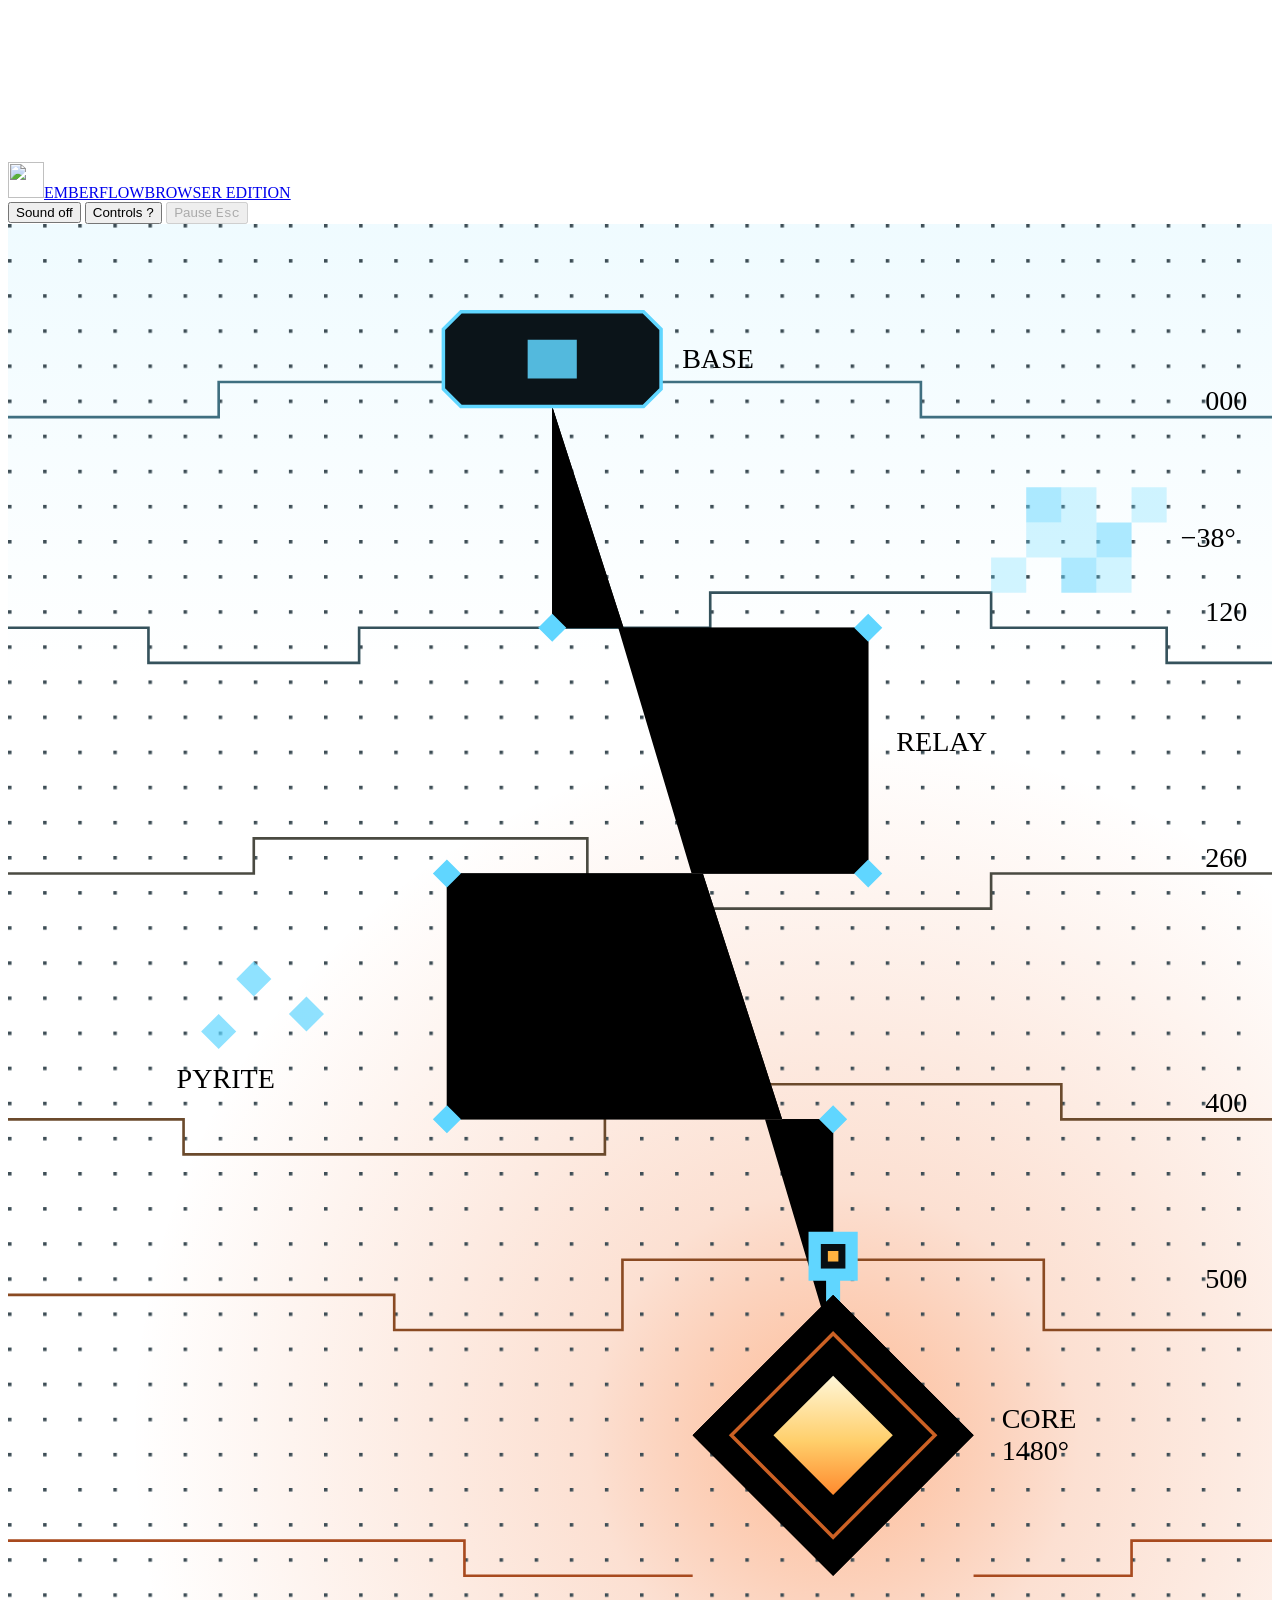
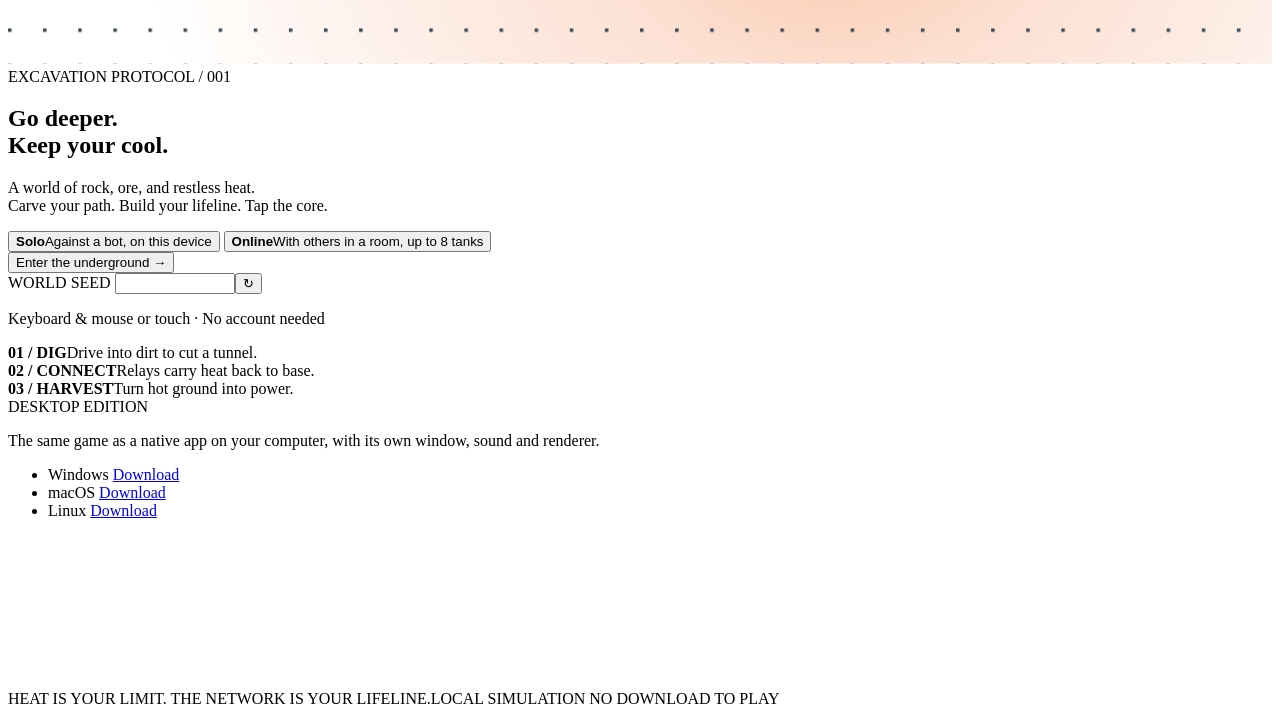
==== src/Emberward.Browser/wwwroot/index.html @ 767ebf3e "Merge ed38f4eb707e35f154a860aa4e099862e64a8882 into 0985c5d5431afbdae1928fdaca2b3ac307bd9736" ====
<!doctype html>
<html lang="en">
    <head>
        <meta charset="utf-8" />
        <meta
            name="viewport"
            content="width=device-width, initial-scale=1, viewport-fit=cover"
        />
        <meta name="theme-color" content="#0b1419" />
        <meta
            name="description"
            content="Dig deep. Build a cooling network. Tap the core. Play Emberflow in your browser or install it to play offline."
        />
        <link rel="manifest" href="./manifest.webmanifest" />
        <link rel="icon" href="./icon.svg" type="image/svg+xml" />
        <link rel="apple-touch-icon" href="./icons/icon-192.png" />
        <link rel="stylesheet" href="./style.css" />
        <title>Emberflow · Below the surface</title>
    </head>
    <body>
        <canvas
            id="game"
            tabindex="0"
            aria-label="Emberflow game. Use WASD or arrow keys to drive, mouse to aim, and Space or click to fire."
        ></canvas>
        <header>
            <a class="brand" href="./" aria-label="Emberflow home"
                ><img class="brand-mark" src="./icon.svg" width="36" height="36" alt="" />EMBERFLOW<span class="edition"
                    >BROWSER EDITION</span
                ></a
            >
            <nav aria-label="Game actions">
                <span id="offline" role="status" hidden></span>
                <button id="update" hidden title="A new version of the game is ready. This reloads the page.">Update ↻</button>
                <button id="install" hidden>Install game ↗</button>
                <button id="sound" aria-pressed="false">Sound off</button>
                <button id="help">Controls <kbd>?</kbd></button>
                <button id="pause" disabled>Pause <kbd>Esc</kbd></button>
            </nav>
        </header>
        <main>
            <section id="welcome" class="landing">
                <!-- The dig, as a section through the ground: base, tunnel, relay line, tank and the core. Decoration only. -->
                <div class="landing-art" aria-hidden="true">
                    <svg viewBox="0 0 720 820" preserveAspectRatio="xMaxYMid meet">
                        <defs>
                            <pattern id="art-grid" width="20" height="20" patternUnits="userSpaceOnUse">
                                <rect width="2" height="2" fill="#3d4d55" />
                            </pattern>
                            <radialGradient id="art-glow" gradientUnits="userSpaceOnUse" cx="470" cy="690" r="400">
                                <stop offset="0" stop-color="#ff7a2e" stop-opacity="0.5" />
                                <stop offset="0.35" stop-color="#f0641e" stop-opacity="0.2" />
                                <stop offset="1" stop-color="#f0641e" stop-opacity="0" />
                            </radialGradient>
                            <linearGradient id="art-core" x1="0" y1="0" x2="0" y2="1">
                                <stop offset="0" stop-color="#fff6d8" />
                                <stop offset="0.55" stop-color="#ffcf6b" />
                                <stop offset="1" stop-color="#ff8a2e" />
                            </linearGradient>
                            <linearGradient id="art-cold" x1="0" y1="0" x2="0" y2="1">
                                <stop offset="0" stop-color="#60d6ff" stop-opacity="0.1" />
                                <stop offset="1" stop-color="#60d6ff" stop-opacity="0" />
                            </linearGradient>
                        </defs>
                        <rect width="720" height="260" fill="url(#art-cold)" />
                        <rect width="720" height="820" fill="url(#art-glow)" />
                        <rect width="720" height="820" fill="url(#art-grid)" />
                        <g class="art-strata" fill="none" stroke-width="1.5">
                            <path stroke="#3f6f80" d="M0 110H120V90H520V110H720" />
                            <path stroke="#35525c" d="M0 230H80V250H200V230H400V210H560V230H660V250H720" />
                            <path stroke="#4a4a41" d="M0 370H140V350H330V390H560V370H720" />
                            <path stroke="#6b4a2c" d="M0 510H100V530H340V490H600V510H720" />
                            <path stroke="#8a4a22" d="M0 610H220V630H350V590H590V630H720" />
                            <path stroke="#a84a1e" d="M0 750H260V770H390M550 770H640V750H720" />
                        </g>
                        <!-- Cold pocket and pyrite, as terrain cells. -->
                        <g fill="#60d6ff">
                            <path opacity="0.5" d="M580 150h20v20h-20zM620 170h20v20h-20zM600 190h20v20h-20z" />
                            <path opacity="0.28" d="M600 150h20v20h-20zM580 170h40v20h-40zM620 190h20v20h-20zM640 150h20v20h-20zM560 190h20v20h-20z" />
                            <path opacity="0.7" d="M130 430l10 -10 10 10 -10 10zM160 450l10 -10 10 10 -10 10zM110 460l10 -10 10 10 -10 10z" />
                        </g>
                        <!-- The tunnel from the base to the dig face, and the relay line laid along it. -->
                        <g class="art-dig">
                        <path class="art-tunnel" d="M310 104V230H490V370H250V510H470V600" />
                        <path class="art-relay" d="M310 104V230H490V370H250V510H470V600" />
                        <path class="art-heat" d="M470 640V510H250V370H490V230H310V104" />
                        <path fill="#60d6ff" d="M310 222l8 8 -8 8 -8 -8zM490 222l8 8 -8 8 -8 -8zM490 362l8 8 -8 8 -8 -8zM250 362l8 8 -8 8 -8 -8zM250 502l8 8 -8 8 -8 -8zM470 502l8 8 -8 8 -8 -8z" />
                        <!-- Base. -->
                        <path fill="#0b1419" stroke="#60d6ff" stroke-width="2" d="M258 50H362L372 60V94L362 104H258L248 94V60Z" />
                        <path fill="#60d6ff" d="M296 66H324V88H296Z" opacity="0.85" />
                        <!-- Tank at the dig face. -->
                        <path fill="#60d6ff" d="M456 574H484V602H456ZM466 602H474V614H466Z" />
                        <path fill="#080f13" d="M463 581H477V595H463Z" />
                        <path fill="#ffb240" d="M467 585H473V591H467Z" />
                        </g>
                        <!-- The core. -->
                        <g class="art-core">
                            <path class="art-ring" d="M470 610L550 690 470 770 390 690Z" />
                            <path class="art-ring" d="M470 610L550 690 470 770 390 690Z" />
                            <path class="art-ring" d="M470 610L550 690 470 770 390 690Z" />
                            <path fill="none" stroke="#ff7a2e" stroke-width="2" opacity="0.8" d="M470 632L528 690 470 748 412 690Z" />
                            <path class="art-ember" fill="url(#art-core)" d="M470 656L504 690 470 724 436 690Z" />
                        </g>
                        <g class="art-labels">
                            <text x="384" y="82">BASE</text>
                            <text x="506" y="300">RELAY</text>
                            <text x="668" y="184" class="cold">&#8722;38&#176;</text>
                            <text x="96" y="492" class="cold">PYRITE</text>
                            <text x="566" y="686" class="hot">CORE</text>
                            <text x="566" y="704" class="hot">1480&#176;</text>
                            <text x="706" y="106" text-anchor="end">000</text>
                            <text x="706" y="226" text-anchor="end">120</text>
                            <text x="706" y="366" text-anchor="end">260</text>
                            <text x="706" y="506" text-anchor="end">400</text>
                            <text x="706" y="606" text-anchor="end">500</text>
                        </g>
                    </svg>
                </div>
                <div class="eyebrow"><i></i> EXCAVATION PROTOCOL / 001</div>
                <h1>Go deeper.<br />Keep your cool.</h1>
                <p class="intro">
                    A world of rock, ore, and restless heat.<br />Carve your
                    path. Build your lifeline. Tap the core.
                </p>
                <div class="modes" role="tablist" aria-label="How to play">
                    <button
                        id="mode-solo"
                        role="tab"
                        aria-selected="true"
                        aria-controls="solo"
                    >
                        <b>Solo</b><span>Against a bot, on this device</span>
                    </button>
                    <button
                        id="mode-online"
                        role="tab"
                        aria-selected="false"
                        aria-controls="online"
                        tabindex="-1"
                    >
                        <b>Online</b
                        ><span>With others in a room, up to 8 tanks</span>
                    </button>
                </div>
                <div
                    id="solo"
                    class="mode-panel"
                    role="tabpanel"
                    aria-labelledby="mode-solo"
                >
                    <div class="start-row">
                        <button id="start" class="primary">
                            Enter the underground <span>→</span>
                        </button>
                    </div>
                    <label class="seed-label"
                        >WORLD SEED
                        <input
                            id="seed"
                            type="number"
                            min="-2147483648"
                            max="2147483647"
                            step="1"
                            aria-label="World seed"
                        /><button
                            id="randomize"
                            aria-label="Choose a random world seed"
                        >
                            ↻
                        </button></label
                    >
                </div>
                <div
                    id="online"
                    class="mode-panel online"
                    role="tabpanel"
                    aria-labelledby="mode-online"
                    hidden
                >
                    <form id="online-form" class="online-form">
                        <label
                            >NAME
                            <input
                                id="net-name"
                                maxlength="64"
                                autocomplete="nickname"
                                required
                        /></label>
                        <label
                            >ROOM
                            <input id="net-room" maxlength="64" required
                        /></label>
                        <label
                            >TANKS
                            <select id="net-players">
                                <option>2</option>
                                <option>3</option>
                                <option selected>4</option>
                                <option>5</option>
                                <option>6</option>
                                <option>7</option>
                                <option>8</option>
                            </select></label
                        >
                        <button id="join" class="primary" type="submit">
                            Join room <span>→</span>
                        </button>
                    </form>
                    <p class="muted">
                        The first player into a room opens it with their seed
                        and tank count; bots take the slots nobody joins. Come
                        back under the same name to rejoin a match.
                    </p>
                </div>
                <div
                    id="load-bar"
                    class="load-bar"
                    role="progressbar"
                    aria-label="Loading"
                    aria-valuemin="0"
                    aria-valuemax="100"
                    hidden
                ><i></i></div>
                <p id="loading" class="muted" role="status" aria-live="polite">
                    Keyboard & mouse or touch · No account needed
                </p>
                <div class="landing-notes">
                    <div>
                        <b>01 / DIG</b
                        ><span>Drive into dirt to cut a tunnel.</span>
                    </div>
                    <div>
                        <b>02 / CONNECT</b
                        ><span>Relays carry heat back to base.</span>
                    </div>
                    <div>
                        <b>03 / HARVEST</b
                        ><span>Turn hot ground into power.</span>
                    </div>
                </div>
                <!-- The desktop builds (downloads.js). To publish one, replace a row's status span with
                     <a class="download-link" href="URL">Download</a>; visitors on that platform see its row alone, with
                     a button for the others. macOS has one build for Apple silicon and Intel. -->
                <section id="downloads" class="downloads" aria-labelledby="downloads-title">
                    <div id="downloads-title" class="eyebrow"><i></i> DESKTOP EDITION</div>
                    <p id="downloads-lead" class="muted">
                        The same game as a native app on your computer, with its own window, sound and renderer.
                    </p>
                    <ul class="download-list">
                        <li data-os="windows">
                            <span class="download-os">Windows</span>
                            <a class="download-link" href="https://github.com/DeirhX/Emberward/releases/latest/download/emberward-windows-x64.zip">Download</a>
                        </li>
                        <li data-os="macos">
                            <span class="download-os">macOS</span>
                            <a class="download-link" href="https://github.com/DeirhX/Emberward/releases/latest/download/emberward-macos-arm64.zip">Download</a>
                        </li>
                        <li data-os="linux">
                            <span class="download-os">Linux</span>
                            <a class="download-link" href="https://github.com/DeirhX/Emberward/releases/latest/download/emberward-linux-x64.tar.gz">Download</a>
                        </li>
                    </ul>
                </section>
            </section>
            <div id="guide" hidden>
                <aside id="mission" class="plate" aria-label="Next step">
                    <div class="eyebrow mission-head">
                        <span id="mission-label">SECTOR OBJECTIVE</span
                        ><button id="tutorial-toggle" class="text-button" hidden>
                            Hide <kbd>F2</kbd>
                        </button>
                    </div>
                    <h2 id="mission-title">Tap the hot core</h2>
                    <p id="guidance">
                        Leave your base through one of its gates. Drive into
                        dirt to dig.
                    </p>
                    <div id="tutorial-progress" hidden>
                        <meter
                            id="tutorial-meter"
                            min="0"
                            max="1"
                            value="0"
                            aria-label="Step progress"
                        ></meter
                        ><span id="tutorial-progress-text"></span>
                    </div>
                    <div id="goal" class="muted"></div>
                </aside>
                <div id="toasts" role="log" aria-live="polite"></div>
            </div>
            <div id="hit" hidden aria-hidden="true"><i id="hit-wedge"></i></div>
            <div id="warning" class="plate" role="alert" hidden>
                <strong id="warning-title"></strong
                ><span id="warning-detail"></span>
            </div>
            <div id="notice" role="status" aria-live="polite"></div>
            <!-- A network match (net.js): who is in the room before the start, then what holds the match. -->
            <section id="lobby" class="plate" hidden aria-label="Network lobby">
                <div class="eyebrow">
                    NETWORK MATCH · ROOM <span id="lobby-room"></span>
                </div>
                <ol id="lobby-roster"></ol>
                <p id="lobby-name" class="tone-Good"></p>
                <p id="lobby-hint"></p>
                <div class="menu-actions">
                    <button id="lobby-start" class="primary" hidden>
                        Start match <kbd>Enter</kbd></button
                    ><button id="lobby-leave">Leave room</button>
                </div>
            </section>
            <div id="net-status" class="plate" role="status" hidden></div>
            <div id="net-latency" hidden></div>
            <div id="death" hidden></div>
            <button id="recall" class="plate" hidden><span id="recall-text">Drop cargo and respawn</span> <kbd>X</kbd></button>
            <section id="hud" hidden aria-label="Tank status">
                <div class="plate tank-status">
                    <div class="eyebrow">
                        REACTOR / <span id="network">DOCKED</span>
                    </div>
                    <div class="heat-value">
                        <i class="orb" aria-hidden="true"></i
                        ><strong id="temperature">0°</strong>
                    </div>
                    <meter
                        id="heat"
                        min="0"
                        max="1"
                        value="0"
                        aria-label="Tank temperature, from deep frost to overheating"
                    ></meter>
                    <div class="meter-label">
                        <span>HULL</span><span id="shield-text">100%</span>
                    </div>
                    <meter
                        id="shield"
                        min="0"
                        max="1"
                        value="1"
                        aria-label="Hull"
                    ></meter>
                    <div id="position" class="muted"></div>
                </div>
                <div class="plate build-status">
                    <div class="eyebrow">
                        MATERIALS
                        <span class="hold-window" aria-hidden="true"><span id="ore-pile" hidden></span></span>
                        <span id="ore"></span>
                    </div>
                    <div id="builds" class="builds"></div>
                    <div id="hint" class="tone-Dim">
                        Build a machine, carry it, then press its key again to
                        plant.
                    </div>
                    <div id="power" class="muted"></div>
                    <div id="network-power" hidden></div>
                    <button
                        id="thermal"
                        class="text-button key-row"
                        aria-pressed="false"
                    >
                        <kbd>H</kbd> heat view
                    </button>
                </div>
            </section>
            <details
                id="upgrades"
                class="plate"
                hidden
                open
                aria-label="Base upgrades"
            >
                <summary class="eyebrow">DOCKED / UPGRADES</summary>
                <div id="upgrade-list"></div>
            </details>
            <!-- The machine next to the tank: its upgrade paths (F, or tap the lit machine). renderer.js places it. -->
            <section id="machine-upgrade" class="plate" hidden aria-label="Machine upgrade">
                <div class="eyebrow">
                    <span id="machine-upgrade-title"></span>
                    <button id="machine-upgrade-close" aria-label="Close the machine upgrade panel"><kbd>F</kbd></button>
                </div>
                <div id="machine-upgrade-list"></div>
                <p id="machine-upgrade-foot"></p>
                <p id="machine-upgrade-refusal" class="tone-Bad" hidden></p>
            </section>
            <!-- The desktop's art strip (strip.js), on wide screens with a mouse. -->
            <canvas id="strip-left" class="strip" aria-hidden="true"></canvas>
            <canvas id="strip-right" class="strip" aria-hidden="true"></canvas>
            <div id="touch" hidden aria-label="Touch controls">
                <div class="dpad">
                    <button data-move="0,-1" aria-label="Drive north">↑</button
                    ><button data-move="-1,0" aria-label="Drive west">←</button
                    ><button data-move="0,1" aria-label="Drive south">↓</button
                    ><button data-move="1,0" aria-label="Drive east">→</button>
                </div>
                <button id="fire">FIRE</button>
            </div>
        </main>
        <footer id="footer">
            <span>HEAT IS YOUR LIMIT. THE NETWORK IS YOUR LIFELINE.</span
            ><span id="version" hidden></span
            ><span>LOCAL SIMULATION <i></i> NO DOWNLOAD TO PLAY</span>
        </footer>
        <dialog id="menu">
            <form method="dialog">
                <button class="close" aria-label="Close menu">×</button>
            </form>
            <div class="eyebrow">FIELD MANUAL</div>
            <h2 id="menu-title">Take a breather.</h2>
            <p id="menu-pause-note">
                The game pauses when this menu opens or you leave the page.
            </p>
            <dl>
                <dt><kbd>W A S D</kbd> / arrows</dt>
                <dd>Drive & dig. Fire while driving to torch rock.</dd>
                <dt>Mouse / touch</dt>
                <dd>Aim. Click, hold Space, or press FIRE to shoot.</dd>
                <dt><kbd>E</kbd> <kbd>R</kbd></dt>
                <dd>
                    Build a relay or a harvester. Press again outside base to
                    plant.
                </dd>
                <dt><kbd>Y</kbd></dt>
                <dd>Build and plant a local generator near hot ground.</dd>
                <dt><kbd>U</kbd></dt>
                <dd>
                    Build a turret and plant it in your network's
                    coverage: it fires at enemy tanks in range.
                </dd>
                <dt><kbd>T</kbd></dt>
                <dd>
                    Build a gatling and plant it in your network's
                    coverage: it sprays emberites in range, the defence
                    against a woken nest.
                </dd>
                <dt><kbd>1</kbd> – <kbd>7</kbd></dt>
                <dd>Buy upgrades while docked at your base.</dd>
                <dt><kbd>F</kbd>, then <kbd>1</kbd> – <kbd>3</kbd></dt>
                <dd>
                    Beside one of your relays, turrets or gatlings:
                    open its upgrade panel and buy Tap, Sensor or Conduit (relay),
                    Rapid or Long (turret) or Spin or Scope (gatling) from the
                    base ore store. On touch, tap the lit machine.
                </dd>
                <dt><kbd>H</kbd></dt>
                <dd>Heat view: the ground by its heat. Enemy tunnels glow hot.</dd>
                <dt><kbd>G</kbd></dt>
                <dd>
                    Charge labels over machines: charge, capacity and flow a
                    second.
                </dd>
                <dt><kbd>F2</kbd></dt>
                <dd>Show or hide the tutorial.</dd>
                <dt><kbd>P</kbd></dt>
                <dd>Online: pause the match for everyone, or resume it.</dd>
                <dt>Menu</dt>
                <dd>Online, host: close the match to new players, or open it again.</dd>
                <dt><kbd>+</kbd> / <kbd>−</kbd> / wheel</dt>
                <dd>Zoom. Return to base to cool, repair, and unload ore.</dd>
            </dl>
            <p class="muted">
                Mine gold pyrite for building materials. Relays cool the
                ground and make power, which runs harvesters in their coverage.
                Extend linked relays to the core and hold the required power
                output to win.
            </p>
            <p id="install-hint" class="muted">
                Install from your browser’s menu, or use Add to Home Screen on
                iPhone/iPad. Your current match stays in memory while the app is
                open; new launches start a new match.
            </p>
            <div class="menu-actions">
                <button id="newcomers" hidden>Close to new players</button
                ><button id="resume" class="primary">Back to game →</button
                ><button id="restart">New world</button>
            </div>
            <p id="session-seed" class="muted"></p>
        </dialog>
        <script src="./threads.js"></script>
        <script type="module" src="./main.js"></script>
        <script type="module">
            import { detectPlatform, offerDownloads } from "./downloads.js";
            offerDownloads(document, detectPlatform(navigator));
        </script>
    </body>
</html>
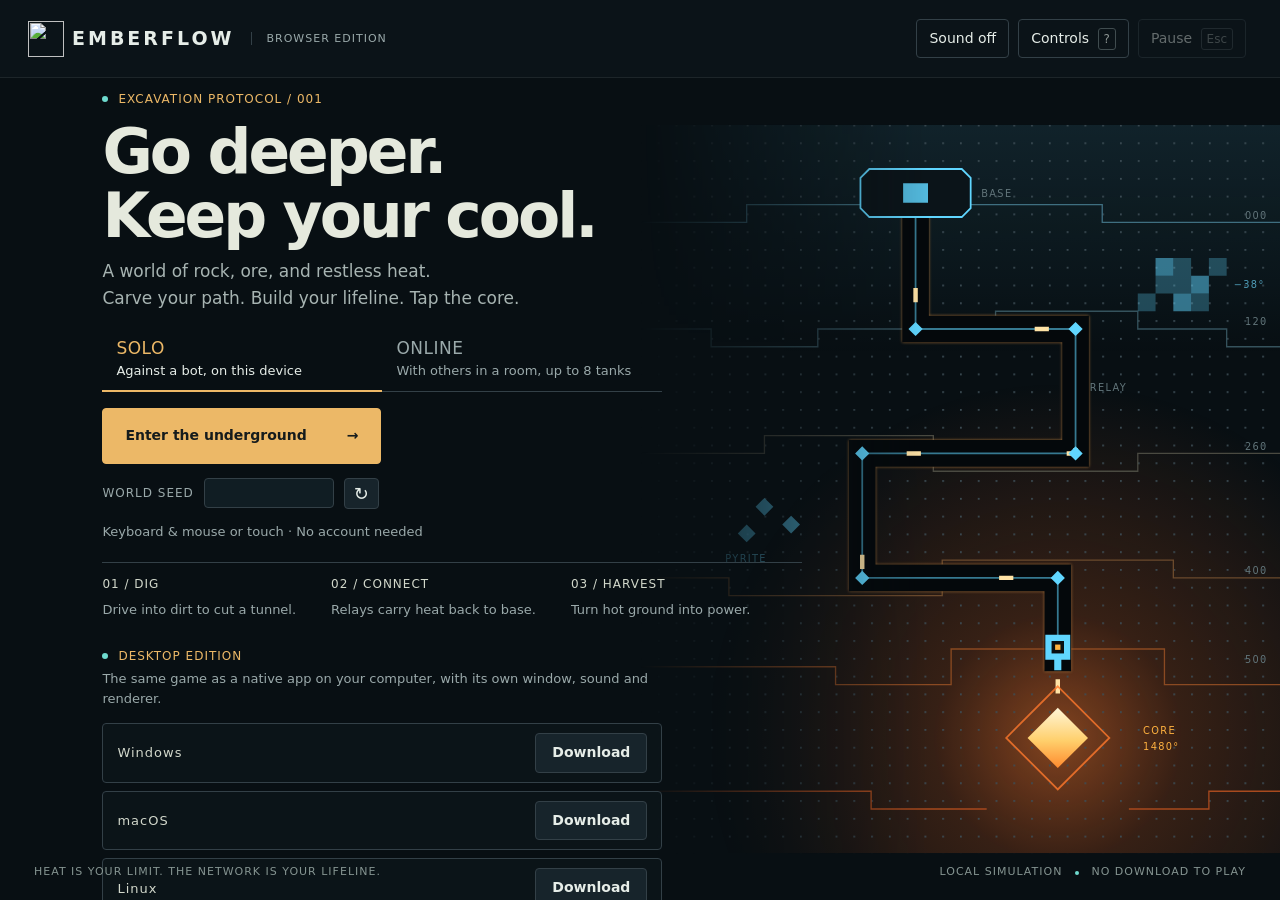
==== commit e2fb4fa4: "Merge pull request #99 from DeirhX/feat/tank-shield-hull Split the tank's life into a regenerating s" ====
--- a/src/Emberward.Browser/wwwroot/index.html
+++ b/src/Emberward.Browser/wwwroot/index.html
@@ -330,10 +330,10 @@
                         aria-label="Tank temperature, from deep frost to overheating"
                     ></meter>
                     <div class="meter-label">
-                        <span>HULL</span><span id="shield-text">100%</span>
+                        <span>HULL</span><span id="hull-text">100%</span>
                     </div>
                     <meter
-                        id="shield"
+                        id="hull"
                         min="0"
                         max="1"
                         value="1"
--- a/src/Emberward.Browser/wwwroot/style.css
+++ b/src/Emberward.Browser/wwwroot/style.css
@@ -0,0 +1,1729 @@
+/* The desktop HUD's font (copied in by tools/browser/publish.py). */
+@font-face {
+    font-family: "Chakra Petch";
+    src: url("./fonts/ChakraPetch-Medium.ttf") format("truetype");
+    font-weight: 500;
+    font-display: swap;
+}
+:root {
+    color-scheme: dark;
+    /* The desktop HUD's palette (HudTheme): plates, frame, titles and status colours. */
+    --hud-font: "Chakra Petch", system-ui, sans-serif;
+    --hud-plate-top: #1e2024f0;
+    --hud-plate: #0d0e10f4;
+    --hud-bronze: #7a562c;
+    --hud-amber: #ffb240;
+    --hud-teal: #60d6ff;
+    --hud-text: #eae4d8;
+    --hud-dim: #9e968a;
+    --hud-good: #76e680;
+    --hud-warn: #ffc640;
+    --hud-danger: #ff5642;
+    --bg: #080f13;
+    --line: #334047;
+    --ink: #e6ede8;
+    --muted: #9aa9aa;
+    --amber: #ecb867;
+    --cyan: #6edace;
+}
+* {
+    box-sizing: border-box;
+}
+[hidden] {
+    display: none !important;
+}
+body {
+    margin: 0;
+    background: var(--bg);
+    color: var(--ink);
+    font:
+        14px/1.55 system-ui,
+        sans-serif;
+    overflow: hidden;
+    height: 100dvh;
+}
+button,
+a,
+input {
+    -webkit-tap-highlight-color: transparent;
+}
+button,
+input {
+    font: inherit;
+}
+button {
+    cursor: pointer;
+    color: var(--ink);
+    background: #17242b;
+    border: 1px solid var(--line);
+    border-radius: 4px;
+    padding: 10px 15px;
+    touch-action: manipulation;
+}
+button:hover {
+    background: #24343c;
+    border-color: #798a8b;
+}
+button:disabled {
+    cursor: default;
+    opacity: 0.4;
+}
+button:focus-visible,
+a:focus-visible,
+input:focus-visible,
+canvas:focus-visible {
+    outline: 2px solid var(--amber);
+    outline-offset: 4px;
+}
+button.primary {
+    background: var(--amber);
+    color: #151b1c;
+    border-color: var(--amber);
+    font-weight: 700;
+    padding: 16px 22px;
+}
+button.primary:hover {
+    background: #ffd38d;
+}
+kbd {
+    font: 12px var(--hud-font);
+    border: 1px solid #5d6b6d;
+    border-radius: 3px;
+    padding: 3px 5px;
+    margin-left: 4px;
+    color: #ced6d1;
+}
+button kbd {
+    opacity: 0.65;
+}
+.primary kbd {
+    color: #241603;
+    border-color: #24160380;
+}
+header {
+    height: 78px;
+    display: flex;
+    align-items: center;
+    justify-content: space-between;
+    padding: 0 34px;
+    position: relative;
+    z-index: 2;
+    border-bottom: 1px solid #ffffff13;
+    background: #0b1419e8;
+    gap: 12px;
+}
+nav {
+    display: flex;
+    align-items: center;
+    gap: 9px;
+}
+nav button {
+    background: transparent;
+    font-size: 14px;
+    padding: 8px 12px;
+}
+.brand {
+    color: var(--ink);
+    font-size: 19px;
+    font-weight: 800;
+    letter-spacing: 3px;
+    text-decoration: none;
+    display: flex;
+    align-items: center;
+    gap: 12px;
+    white-space: nowrap;
+}
+/* The emblem (icon.svg); its plate is the header's colour. */
+.brand-mark {
+    width: 36px;
+    height: 36px;
+    margin: 0 -4px 0 -6px;
+}
+.edition {
+    font: 11px var(--hud-font);
+    letter-spacing: 1px;
+    color: var(--muted);
+    border-left: 1px solid var(--line);
+    padding-left: 15px;
+    margin-left: 4px;
+}
+nav #update {
+    border-color: var(--cyan);
+    color: var(--cyan);
+}
+#offline {
+    font: 12px var(--hud-font);
+    letter-spacing: 1px;
+    color: var(--cyan);
+    margin-right: 10px;
+}
+canvas {
+    position: absolute;
+    inset: 78px 0 0;
+    width: 100%;
+    height: calc(100% - 78px);
+    touch-action: none;
+    outline: none;
+}
+body.playing canvas {
+    cursor: crosshair;
+}
+/* A hit shakes the view: renderer.js draws a crosshair that shakes with it instead. */
+body.playing.aim-shaken canvas {
+    cursor: none;
+}
+main {
+    position: relative;
+    height: calc(100dvh - 78px);
+    pointer-events: none;
+}
+main button,
+main input,
+main label {
+    pointer-events: auto;
+}
+/* The welcome screen: centred in the space under the header while it fits, and scrolled from its top when it does
+   not (a phone, a short window, the room form open). Auto margins centre it and drop to nothing when it is taller
+   than the window, so its top never slides under the header. The match's plates stay positioned over the canvas. */
+body:not(.playing) main {
+    display: flex;
+    flex-direction: column;
+    overflow-y: auto;
+    pointer-events: auto;
+}
+.landing {
+    position: relative;
+    /* Its own stacking context, so that the art sits behind the text and above the canvas. */
+    isolation: isolate;
+    margin: auto 0 auto 8%;
+    /* Below it, room for the footer's line, which stays at the bottom of the window. */
+    padding: 24px 0 64px;
+    width: 700px;
+    max-width: 84vw;
+}
+/*
+ * Behind the welcome screen: the dig as a section through the ground, in the HUD's line style. It fills the window
+ * under the header (covering the canvas until a match starts), holds to the right and fades out under the text.
+ */
+.landing-art {
+    position: fixed;
+    inset: 78px 0 0;
+    z-index: -1;
+    pointer-events: none;
+    overflow: hidden;
+    background: var(--bg);
+}
+.landing-art svg {
+    position: absolute;
+    right: 0;
+    top: 50%;
+    transform: translateY(-50%);
+    /* As tall as the space under the header, unless that makes it wider than its share of the window. */
+    width: min(50vw, (100dvh - 78px) * 0.878);
+    aspect-ratio: 720 / 820;
+    -webkit-mask: linear-gradient(90deg, #0000, #000 45%);
+    mask: linear-gradient(90deg, #0000, #000 45%);
+}
+.art-tunnel {
+    fill: none;
+    stroke: #04080b;
+    stroke-width: 30;
+    stroke-linecap: square;
+    paint-order: stroke;
+    filter: drop-shadow(0 0 1.5px #a5713a);
+}
+.art-relay {
+    fill: none;
+    stroke: var(--hud-teal);
+    stroke-width: 2;
+    opacity: 0.55;
+}
+.art-heat {
+    fill: none;
+    stroke: #ffe3a6;
+    stroke-width: 5;
+    stroke-dasharray: 16 164;
+    animation: art-flow 2.4s linear infinite;
+}
+.art-ring {
+    fill: none;
+    stroke: #ff7a2e;
+    stroke-width: 2;
+    transform-box: fill-box;
+    transform-origin: center;
+    opacity: 0;
+    animation: art-ring 4.8s linear infinite;
+}
+.art-ring:nth-child(2) {
+    animation-delay: -1.6s;
+}
+.art-ring:nth-child(3) {
+    animation-delay: -3.2s;
+}
+.art-ember {
+    transform-box: fill-box;
+    transform-origin: center;
+    animation: art-ember 2.4s ease-in-out infinite;
+}
+.art-labels {
+    font: 11px var(--hud-font);
+    letter-spacing: 1.5px;
+    fill: #62757a;
+}
+.art-labels .cold {
+    fill: #4f9db8;
+}
+.art-labels .hot {
+    fill: var(--hud-amber);
+}
+@keyframes art-flow {
+    to {
+        stroke-dashoffset: -180;
+    }
+}
+@keyframes art-ring {
+    0% {
+        transform: scale(0.75);
+        opacity: 0.7;
+    }
+    100% {
+        transform: scale(2.6);
+        opacity: 0;
+    }
+}
+@keyframes art-ember {
+    50% {
+        transform: scale(1.12);
+    }
+}
+@media (prefers-reduced-motion: reduce) {
+    .art-heat,
+    .art-ember {
+        animation: none;
+    }
+    .art-ring {
+        animation: none;
+        opacity: 0.35;
+        transform: scale(1.5);
+    }
+    .art-ring:nth-child(2) {
+        transform: scale(2.1);
+        opacity: 0.18;
+    }
+    .art-ring:nth-child(3) {
+        display: none;
+    }
+}
+.eyebrow {
+    font: 12px var(--hud-font);
+    letter-spacing: 1px;
+    color: var(--amber);
+    display: flex;
+    align-items: center;
+    gap: 10px;
+}
+.eyebrow i,
+footer i {
+    display: inline-block;
+    width: 6px;
+    height: 6px;
+    background: var(--cyan);
+    border-radius: 50%;
+}
+h1 {
+    font-size: clamp(38px, 4.8vw, 70px);
+    letter-spacing: -3px;
+    line-height: 1.04;
+    margin: 22px 0 16px;
+    color: #e5e9dd;
+    font-weight: 650;
+}
+.intro {
+    font-size: 17px;
+    color: #a7b4b2;
+    line-height: 1.8;
+}
+/* Solo or online (main.js selectMode): two tabs over their panels. */
+.modes {
+    display: flex;
+    max-width: 560px;
+    margin-top: 29px;
+    border-bottom: 1px solid var(--line);
+}
+.modes button {
+    pointer-events: auto;
+    flex: 1;
+    display: grid;
+    gap: 3px;
+    padding: 10px 14px 9px;
+    text-align: left;
+    color: var(--muted);
+    background: none;
+    border: 0;
+    border-bottom: 2px solid transparent;
+    border-radius: 0;
+    margin-bottom: -1px;
+    cursor: pointer;
+}
+.modes b {
+    font: 17px var(--hud-font);
+    letter-spacing: 0.5px;
+    text-transform: uppercase;
+}
+.modes span {
+    font-size: 13px;
+}
+.modes button:hover {
+    color: var(--ink);
+    background: none;
+    border-color: transparent;
+}
+.modes button[aria-selected="true"] {
+    color: var(--ink);
+    border-bottom-color: var(--amber);
+}
+.modes button[aria-selected="true"] b {
+    color: var(--amber);
+}
+.mode-panel {
+    max-width: 560px;
+    padding-top: 20px;
+}
+.start-row {
+    display: flex;
+    gap: 25px;
+    align-items: center;
+}
+.primary span {
+    margin-left: 35px;
+}
+.seed-label {
+    font: 12px var(--hud-font);
+    letter-spacing: 1px;
+    display: flex;
+    align-items: center;
+    gap: 10px;
+    margin-top: 20px;
+    color: var(--muted);
+}
+.seed-label input {
+    width: 130px;
+    padding: 7px 9px;
+    color: #cbd7d1;
+    background: #101d23;
+    border: 1px solid #334047;
+    border-radius: 4px;
+}
+.seed-label button {
+    padding: 4px 9px;
+    font-size: 18px;
+}
+.muted {
+    color: var(--muted);
+    font-size: 13px;
+}
+/* How far a match has loaded (progress.js), above the loading line. */
+.load-bar {
+    max-width: 560px;
+    height: 3px;
+    margin-top: 16px;
+    border-radius: 2px;
+    background: var(--line);
+    overflow: hidden;
+}
+.load-bar i {
+    display: block;
+    height: 100%;
+    background: var(--amber);
+    transform: scaleX(0);
+    transform-origin: left;
+    transition: transform 0.1s linear;
+}
+/* Joining a network match from the welcome screen (net.js). */
+.online {
+    pointer-events: auto;
+}
+.online > p {
+    margin: 12px 0 0;
+}
+.online-form {
+    display: grid;
+    grid-template-columns: 1fr 1fr;
+    gap: 12px 14px;
+}
+.online-form label {
+    display: grid;
+    gap: 4px;
+    font: 12px var(--hud-font);
+    letter-spacing: 1px;
+    color: var(--muted);
+}
+.online-form input,
+.online-form select {
+    padding: 7px 9px;
+    color: #cbd7d1;
+    background: #101d23;
+    border: 1px solid #334047;
+    border-radius: 4px;
+    font: inherit;
+    font-size: 13px;
+    letter-spacing: 0;
+}
+.online-form > button {
+    grid-column: 1 / -1;
+    justify-self: start;
+}
+@media (max-width: 560px) {
+    .online-form {
+        grid-template-columns: 1fr;
+    }
+}
+.landing-notes {
+    display: flex;
+    gap: 35px;
+    border-top: 1px solid var(--line);
+    margin-top: 35px;
+    padding-top: 20px;
+}
+.landing-notes b {
+    font: 12px var(--hud-font);
+    letter-spacing: 1px;
+    color: #d2d8cb;
+    display: block;
+    margin-bottom: 8px;
+}
+.landing-notes span {
+    font-size: 13px;
+    color: var(--muted);
+}
+/* The desktop builds (index.html, downloads.js): one row per platform, the visitor's first when it has a build. */
+.downloads {
+    max-width: 560px;
+    margin-top: 28px;
+    pointer-events: auto;
+}
+.downloads > .eyebrow {
+    margin-bottom: 6px;
+}
+.downloads > p {
+    margin: 0;
+}
+.download-list {
+    list-style: none;
+    margin: 14px 0 0;
+    padding: 0;
+    display: grid;
+    gap: 8px;
+}
+.download-list li {
+    display: flex;
+    align-items: center;
+    justify-content: space-between;
+    gap: 16px;
+    padding: 9px 14px;
+    background: #0d161bcc;
+    border: 1px solid var(--line);
+    border-radius: 4px;
+}
+.download-list li.is-suggested {
+    border-color: var(--amber);
+    background: #17242bcc;
+}
+/* The rule above sets display, which would win over the hidden attribute; hidden rows stay out of the layout. */
+.download-list li[hidden] {
+    display: none;
+}
+.download-more {
+    margin-top: 10px;
+    padding: 0;
+    background: none;
+    border: 0;
+    font: 13px var(--hud-font);
+    letter-spacing: 1px;
+    color: var(--muted);
+    text-decoration: underline;
+    cursor: pointer;
+}
+.download-os {
+    font: 13px var(--hud-font);
+    letter-spacing: 1px;
+    color: #d2d8cb;
+}
+.download-state {
+    font-size: 13px;
+    color: var(--muted);
+}
+.download-link {
+    padding: 8px 16px;
+    color: var(--ink);
+    background: #17242b;
+    border: 1px solid var(--line);
+    border-radius: 4px;
+    font-weight: 600;
+    text-decoration: none;
+    white-space: nowrap;
+}
+.download-link:hover {
+    background: #24343c;
+    border-color: #798a8b;
+}
+.is-suggested .download-link {
+    background: var(--amber);
+    border-color: var(--amber);
+    color: #151b1c;
+}
+.is-suggested .download-link:hover {
+    background: #ffd38d;
+}
+footer {
+    position: absolute;
+    bottom: 0;
+    display: flex;
+    justify-content: space-between;
+    padding: 22px 34px;
+    left: 0;
+    right: 0;
+    font: 11px var(--hud-font);
+    letter-spacing: 1px;
+    color: #859491;
+    pointer-events: none;
+}
+footer i {
+    width: 4px;
+    height: 4px;
+    margin: 0 8px;
+}
+/*
+ * A HUD plate as the desktop draws it (HudTheme.DrawPanel): chamfered corners, a bronze frame, a gunmetal fill with
+ * a lighter top, a faint inner line and corner brackets in the plate's accent (amber unless --accent says otherwise).
+ * Painted once from CSS: no images to download, nothing redrawn per frame.
+ */
+.plate {
+    --chamfer: 9px;
+    --accent: var(--hud-amber);
+    position: relative;
+    isolation: isolate;
+    padding: 18px;
+    color: var(--hud-text);
+    font-family: var(--hud-font);
+    background: var(--hud-bronze);
+    clip-path: polygon(
+        var(--chamfer) 0,
+        calc(100% - var(--chamfer)) 0,
+        100% var(--chamfer),
+        100% calc(100% - var(--chamfer)),
+        calc(100% - var(--chamfer)) 100%,
+        var(--chamfer) 100%,
+        0 calc(100% - var(--chamfer)),
+        0 var(--chamfer)
+    );
+}
+.plate::before,
+.plate::after {
+    content: "";
+    position: absolute;
+    z-index: -1;
+    pointer-events: none;
+    clip-path: polygon(
+        var(--c) 0,
+        calc(100% - var(--c)) 0,
+        100% var(--c),
+        100% calc(100% - var(--c)),
+        calc(100% - var(--c)) 100%,
+        var(--c) 100%,
+        0 calc(100% - var(--c)),
+        0 var(--c)
+    );
+}
+.plate::before {
+    --c: calc(var(--chamfer) - 1px);
+    inset: 2px;
+    background: linear-gradient(
+        var(--hud-plate-top),
+        var(--hud-plate) 45%
+    );
+}
+.plate::after {
+    --c: calc(var(--chamfer) - 2px);
+    inset: 4px;
+    border: 1px solid color-mix(in srgb, var(--accent) 28%, transparent);
+    background:
+        linear-gradient(var(--accent), var(--accent)) left 6px top 0 / 14px
+            2px no-repeat,
+        linear-gradient(var(--accent), var(--accent)) right 6px top 0 / 14px
+            2px no-repeat,
+        linear-gradient(var(--accent), var(--accent)) left 6px bottom 0 /
+            14px 2px no-repeat,
+        linear-gradient(var(--accent), var(--accent)) right 6px bottom 0 /
+            14px 2px no-repeat;
+}
+.plate h2 {
+    margin: 8px 0 6px;
+    font-size: 19px;
+    font-weight: 500;
+    color: var(--hud-amber);
+}
+.plate p {
+    color: var(--hud-text);
+    font-size: 13.5px;
+    margin-bottom: 8px;
+}
+.plate .eyebrow {
+    color: var(--hud-dim);
+}
+#guide {
+    position: absolute;
+    top: 22px;
+    left: 24px;
+    width: 300px;
+    display: flex;
+    flex-direction: column;
+    gap: 8px;
+    /* Toasts cover play area: aiming and firing go through them. */
+    pointer-events: none;
+}
+#guide[hidden] {
+    display: none;
+}
+#mission {
+    pointer-events: auto;
+}
+#mission .muted {
+    color: var(--amber);
+}
+.mission-head {
+    display: flex;
+    justify-content: space-between;
+    align-items: center;
+}
+.text-button {
+    background: none;
+    border: 0;
+    padding: 0;
+    min-height: 0;
+    color: var(--muted);
+    font: inherit;
+    cursor: pointer;
+}
+.text-button kbd {
+    margin-left: 4px;
+}
+#tutorial-progress {
+    margin: 4px 0 8px;
+    font-size: 12px;
+    color: var(--amber);
+}
+#tutorial-progress span {
+    display: block;
+    margin-top: 4px;
+}
+#tutorial-meter::-webkit-meter-optimum-value {
+    background: var(--amber);
+}
+#tutorial-meter::-moz-meter-bar {
+    background: var(--amber);
+}
+#tutorial-meter.done::-webkit-meter-optimum-value {
+    background: #7bd88f;
+}
+#tutorial-meter.done::-moz-meter-bar {
+    background: #7bd88f;
+}
+#toasts {
+    display: flex;
+    flex-direction: column;
+    gap: 6px;
+}
+.toast {
+    --accent: currentColor;
+    padding: 10px 14px;
+    animation: toast-in 0.25s ease-out;
+}
+.toast strong {
+    display: block;
+    font-size: 13px;
+    font-weight: 600;
+    margin-bottom: 3px;
+}
+.toast span {
+    display: block;
+    color: var(--hud-text);
+    font-size: 12.5px;
+    line-height: 1.4;
+}
+@keyframes toast-in {
+    from {
+        opacity: 0;
+        transform: translateX(-24px);
+    }
+}
+.tone-Dim {
+    color: var(--hud-dim);
+}
+.tone-Info {
+    color: var(--hud-teal);
+}
+.tone-Good {
+    color: var(--hud-good);
+}
+.tone-Warn {
+    color: var(--hud-warn);
+}
+.tone-Bad {
+    color: var(--hud-danger);
+}
+.tone-Accent {
+    color: var(--hud-amber);
+}
+#warning {
+    position: absolute;
+    left: 50%;
+    top: 22px;
+    transform: translateX(-50%);
+    max-width: min(560px, 46vw);
+    text-align: center;
+    --accent: currentColor;
+    padding: 10px 28px 12px;
+    pointer-events: none;
+}
+#warning[hidden] {
+    display: none;
+}
+#warning strong {
+    display: block;
+    font-size: 17px;
+    font-weight: 600;
+    letter-spacing: 0.04em;
+}
+#warning[data-kind="Overheating"] strong,
+#warning[data-kind="Frostbite"] strong {
+    font-size: 20px;
+}
+#warning span {
+    display: block;
+    margin-top: 3px;
+    font-size: 13.5px;
+    color: var(--hud-text);
+}
+/*
+ * After a hit by enemy fire: a red edge vignette and a wedge pointing back at the shooter, fading over the flash
+ * (as the desktop's GameHud.DrawHitFeedback). Only opacity and transforms change, so the compositor does the work.
+ */
+#hit {
+    position: absolute;
+    inset: 0;
+    pointer-events: none;
+    box-shadow: inset 0 0 12vmin 2vmin rgb(224 0 0 / 0.6);
+    opacity: var(--hit, 0);
+    will-change: opacity;
+}
+#hit-wedge {
+    position: absolute;
+    left: 50%;
+    top: 50%;
+    margin: -13px 0 0 -22px;
+    border: 22px solid transparent;
+    border-top: 0;
+    border-bottom: 26px solid rgb(255 64 48 / 0.9);
+    transform: rotate(var(--angle, 0rad)) translateY(calc(-22vmin - 26px));
+}
+#warning.blink strong {
+    animation: warning-blink 0.67s steps(1) infinite;
+}
+@keyframes warning-blink {
+    50% {
+        opacity: 0.75;
+    }
+}
+#notice {
+    position: absolute;
+    left: 50%;
+    top: 110px;
+    transform: translateX(-50%);
+    font-size: 13px;
+    color: var(--amber);
+    text-shadow: 0 2px 8px #000;
+    background: #0b1419bd;
+    border-radius: 4px;
+    padding: 8px 15px;
+    display: none;
+    max-width: 45vw;
+    text-align: center;
+}
+#notice.visible {
+    display: block;
+}
+/* A network match: the room before the start, what holds the match, and the round trip once it plays. */
+#lobby {
+    position: absolute;
+    left: 50%;
+    top: 20%;
+    transform: translateX(-50%);
+    width: min(520px, calc(100vw - 30px));
+    padding: 16px 24px 18px;
+    font-family: var(--hud-font);
+    z-index: 2;
+}
+#lobby ol {
+    list-style: none;
+    margin: 10px 0;
+    padding: 0;
+}
+#lobby li {
+    display: flex;
+    align-items: center;
+    gap: 12px;
+    padding: 3px 0;
+    font-size: 16px;
+    color: var(--hud-text);
+}
+#lobby li.open {
+    color: var(--hud-dim);
+}
+#lobby li i {
+    width: 16px;
+    height: 16px;
+    flex: none;
+}
+#lobby p {
+    margin: 6px 0;
+}
+#lobby-hint {
+    color: var(--hud-amber);
+}
+#lobby .menu-actions {
+    margin-top: 14px;
+}
+#net-status {
+    position: absolute;
+    left: 50%;
+    top: 22px;
+    transform: translateX(-50%);
+    max-width: min(560px, 60vw);
+    padding: 10px 24px 12px;
+    text-align: center;
+    font-family: var(--hud-font);
+    color: var(--hud-text);
+    --accent: var(--hud-amber);
+    z-index: 2;
+}
+#net-status.bad {
+    --accent: var(--hud-danger);
+    color: var(--hud-danger);
+}
+#net-latency {
+    position: absolute;
+    left: 50%;
+    top: 8px;
+    transform: translateX(-50%);
+    font:
+        12px var(--hud-font);
+    letter-spacing: 1px;
+    text-shadow: 0 1px 4px #000;
+    pointer-events: none;
+}
+#net-latency.good {
+    color: var(--hud-good);
+}
+#net-latency.warn {
+    color: var(--hud-warn);
+}
+#net-latency.bad {
+    color: var(--hud-danger);
+}
+#recall {
+    position: absolute;
+    left: 50%;
+    bottom: 18%;
+    transform: translateX(-50%);
+    z-index: 5;
+    pointer-events: auto;
+}
+
+#death {
+    position: absolute;
+    top: 40%;
+    left: 50%;
+    transform: translate(-50%, -50%);
+    font-family: var(--hud-font);
+    background: #101b21ed;
+    border: 1px solid var(--hud-amber);
+    padding: 24px 40px;
+    text-align: center;
+    font-size: 22px;
+    white-space: pre-line;
+}
+#hud {
+    position: absolute;
+    left: 24px;
+    right: 24px;
+    bottom: 24px;
+    display: flex;
+    align-items: end;
+    justify-content: space-between;
+    gap: 20px;
+}
+.tank-status {
+    width: 240px;
+}
+.heat-value {
+    display: flex;
+    align-items: center;
+    gap: 10px;
+    margin: 8px 0;
+}
+.heat-value span {
+    margin-left: auto;
+}
+/* The heat orb: the desktop's colour for the tank's temperature (HeatScale), glowing. */
+.orb {
+    width: 26px;
+    height: 26px;
+    border-radius: 50%;
+    flex: none;
+    background: radial-gradient(
+        circle at 35% 30%,
+        #fff8 0 8%,
+        var(--heat-color, var(--hud-good)) 40%,
+        #000a 100%
+    );
+    box-shadow: 0 0 12px
+        color-mix(in srgb, var(--heat-color, var(--hud-good)) 60%, transparent);
+}
+.heat-value strong {
+    font: 500 34px var(--hud-font);
+    line-height: 1;
+    color: var(--heat-color, var(--hud-amber));
+}
+.heat-value span {
+    font: 11px var(--hud-font);
+    color: var(--muted);
+}
+meter {
+    display: block;
+    width: 100%;
+    height: 8px;
+    border: none;
+    background: #273138;
+    border-radius: 0;
+}
+/* The desktop's segmented bars (HudTheme.BarRow). */
+.tank-status meter {
+    height: 10px;
+    -webkit-mask: repeating-linear-gradient(90deg, #000 0 8px, #0000 8px 10px);
+    mask: repeating-linear-gradient(90deg, #000 0 8px, #0000 8px 10px);
+}
+#heat::-webkit-meter-optimum-value {
+    background: var(--heat-color, var(--hud-good));
+}
+#heat::-moz-meter-bar {
+    background: var(--heat-color, var(--hud-good));
+}
+meter::-webkit-meter-bar {
+    background: #273138;
+    border: none;
+    border-radius: 0;
+}
+meter::-webkit-meter-optimum-value {
+    background: var(--amber);
+}
+#hull::-webkit-meter-optimum-value {
+    background: var(--hud-teal);
+}
+#hull::-moz-meter-bar {
+    background: var(--hud-teal);
+}
+meter::-moz-meter-bar {
+    background: var(--amber);
+}
+.meter-label {
+    display: flex;
+    justify-content: space-between;
+    font: 11px var(--hud-font);
+    letter-spacing: 1px;
+    margin: 14px 0 6px;
+}
+#position {
+    margin-top: 13px;
+    font: 11px var(--hud-font);
+}
+.build-status {
+    width: 390px;
+}
+.build-status > .eyebrow {
+    justify-content: space-between;
+    flex-wrap: wrap;
+}
+.hold-window {
+    display: inline-flex;
+    flex: 0 0 36px;
+    height: 15px;
+    box-sizing: content-box;
+    border: 1px solid var(--hud-bronze);
+    background: #171816;
+}
+.hold-window #ore-pile {
+    width: 100%;
+    height: 100%;
+    background: url("hud/hold_pyrite.png") no-repeat;
+    background-size: 800% 500%;
+}
+#ore {
+    letter-spacing: 0;
+    color: var(--ink);
+}
+.builds {
+    display: flex;
+    gap: 8px;
+    margin: 12px 0;
+}
+.builds button {
+    flex: 1;
+    display: flex;
+    flex-direction: column;
+    align-items: start;
+    padding: 9px 10px;
+    gap: 5px;
+    font-size: 13px;
+}
+.builds button small {
+    color: var(--muted);
+    font: 11px var(--hud-font);
+}
+.builds button.unaffordable {
+    opacity: 0.5;
+}
+.builds button kbd {
+    margin: 0;
+    color: var(--amber);
+}
+#hint {
+    font-size: 12.5px;
+    line-height: 1.4;
+}
+#power {
+    margin-top: 7px;
+}
+#network-power {
+    margin-top: 3px;
+    font-size: 11px;
+}
+#upgrades {
+    position: absolute;
+    right: 24px;
+    top: 22px;
+    width: 335px;
+}
+#upgrades summary {
+    cursor: pointer;
+    pointer-events: auto;
+    list-style: none;
+}
+#upgrades summary::after {
+    content: "▾";
+    margin-left: auto;
+}
+#upgrades[open] summary::after {
+    content: "▴";
+}
+/* The desktop's upgrade list (GameHud.Goal): the base track above the tank track, a row per upgrade. */
+#upgrade-list {
+    display: grid;
+    gap: 4px;
+    margin-top: 10px;
+}
+#upgrade-list h3 {
+    margin: 6px 0 0;
+    font: 500 10px var(--hud-font);
+    letter-spacing: 1.5px;
+    color: var(--hud-dim);
+}
+#upgrade-list button {
+    display: grid;
+    grid-template-columns: auto 1fr auto auto;
+    grid-template-areas: "key name pips cost" "key effect effect effect";
+    align-items: center;
+    column-gap: 10px;
+    text-align: left;
+    padding: 6px 8px;
+    background: #0d0e10cc;
+    border-color: #3a2816;
+    font-family: var(--hud-font);
+}
+#upgrade-list button:disabled {
+    cursor: default;
+}
+#upgrade-list kbd {
+    grid-area: key;
+    margin: 0;
+    color: var(--hud-amber);
+    border-color: var(--hud-bronze);
+}
+#upgrade-list .name {
+    grid-area: name;
+    color: var(--hud-amber);
+    font-size: 13px;
+}
+#upgrade-list .effect {
+    grid-area: effect;
+    color: var(--hud-text);
+    font-size: 12px;
+}
+#upgrade-list .pips {
+    grid-area: pips;
+    display: flex;
+    gap: 3px;
+}
+#upgrade-list .pips i {
+    width: 9px;
+    height: 9px;
+    border: 1px solid #5a4630;
+    background: #0008;
+}
+#upgrade-list .pips i.on {
+    background: var(--hud-amber);
+    border-color: var(--hud-amber);
+}
+#upgrade-list small {
+    grid-area: cost;
+    color: var(--hud-amber);
+    font-size: 12px;
+}
+#upgrade-list button:disabled small {
+    color: var(--hud-dim);
+}
+/* The machine upgrade panel beside the machine next to the tank (GameHud.MachineUpgrade on the desktop). */
+#machine-upgrade {
+    position: absolute;
+    width: 290px;
+    /* renderer.js keeps it inside the view; a view shorter than the panel scrolls it. */
+    max-height: calc(100% - 8px);
+    overflow-y: auto;
+    transform: translateY(-50%);
+    pointer-events: auto;
+}
+#machine-upgrade .eyebrow {
+    display: flex;
+    align-items: center;
+    justify-content: space-between;
+}
+#machine-upgrade-close {
+    padding: 0;
+    background: none;
+    border: none;
+}
+#machine-upgrade-list {
+    display: grid;
+    gap: 4px;
+    margin-top: 8px;
+}
+#machine-upgrade-list button {
+    display: grid;
+    grid-template-columns: auto 1fr auto;
+    grid-template-areas: "key name cost" "key effect effect";
+    align-items: center;
+    column-gap: 10px;
+    text-align: left;
+    padding: 6px 8px;
+    background: #0d0e10cc;
+    border-color: #3a2816;
+    font-family: var(--hud-font);
+}
+#machine-upgrade-list button:disabled {
+    cursor: default;
+}
+#machine-upgrade-list kbd {
+    grid-area: key;
+    margin: 0;
+    color: var(--hud-amber);
+    border-color: var(--hud-bronze);
+}
+#machine-upgrade-list .name {
+    grid-area: name;
+    font-size: 13px;
+}
+#machine-upgrade-list .effect {
+    grid-area: effect;
+    color: var(--hud-text);
+    font-size: 12px;
+}
+#machine-upgrade-list small {
+    grid-area: cost;
+    font-size: 12px;
+}
+#machine-upgrade-foot,
+#machine-upgrade-refusal {
+    margin: 8px 0 0;
+    font-size: 11px;
+    color: var(--hud-dim);
+}
+#machine-upgrade-refusal {
+    color: inherit;
+}
+dialog {
+    background: #101b21;
+    color: var(--ink);
+    border: 1px solid #a58e63;
+    padding: 35px;
+    width: 600px;
+    max-width: calc(100vw - 30px);
+    max-height: 90dvh;
+    border-radius: 5px;
+    box-shadow: 0 30px 120px #000b;
+}
+dialog::backdrop {
+    background: #040b10c9;
+    backdrop-filter: blur(4px);
+}
+dialog h2 {
+    font-size: 36px;
+    letter-spacing: -1px;
+    margin: 12px 0;
+}
+dialog p {
+    font-size: 13.5px;
+    color: #a8b9b7;
+}
+dialog .close {
+    position: absolute;
+    right: 15px;
+    top: 15px;
+    font-size: 22px;
+    border: none;
+    background: none;
+}
+dl {
+    display: grid;
+    grid-template-columns: 165px 1fr;
+    gap: 15px 10px;
+    margin: 25px 0;
+}
+dt {
+    font-size: 12.5px;
+    color: var(--amber);
+}
+dd {
+    margin: 0;
+    font-size: 13px;
+    color: #c6d1c9;
+}
+.menu-actions {
+    display: flex;
+    align-items: center;
+    gap: 12px;
+    margin-top: 24px;
+}
+#touch {
+    position: absolute;
+    left: 18px;
+    right: 18px;
+    bottom: 195px;
+    justify-content: space-between;
+    align-items: center;
+}
+#touch button {
+    background: #1d323cbf;
+    border-color: #9fbead77;
+    min-width: 48px;
+    min-height: 48px;
+    font-size: 20px;
+    touch-action: none;
+    user-select: none;
+}
+.dpad {
+    display: grid;
+    grid-template-columns: 48px 48px 48px;
+    grid-template-rows: 48px 48px;
+    gap: 4px;
+}
+.dpad button:first-child {
+    grid-column: 2;
+}
+.dpad button:nth-child(2) {
+    grid-row: 2;
+    grid-column: 1;
+}
+.dpad button:nth-child(3) {
+    grid-row: 2;
+    grid-column: 2;
+}
+.dpad button:nth-child(4) {
+    grid-row: 2;
+    grid-column: 3;
+}
+#touch #fire {
+    border-radius: 50%;
+    width: 72px;
+    height: 72px;
+    font-size: 14px;
+    color: var(--amber);
+}
+@media (pointer: coarse) {
+    #touch {
+        display: flex;
+    }
+    #upgrades {
+        max-height: 28vh;
+        overflow: auto;
+        pointer-events: auto;
+    }
+}
+@media (max-width: 850px) {
+    header {
+        padding: 0 16px;
+        height: 62px;
+    }
+    .edition,
+    footer,
+    nav kbd {
+        display: none;
+    }
+    nav {
+        gap: 5px;
+    }
+    nav button {
+        font-size: 10px;
+        padding: 7px;
+    }
+    #offline {
+        font-size: 10px;
+        margin: 0;
+    }
+    .brand {
+        font-size: 15px;
+        letter-spacing: 2px;
+        gap: 8px;
+    }
+    .brand-mark {
+        width: 30px;
+        height: 30px;
+    }
+    .landing-art {
+        top: 62px;
+    }
+    /* The art goes behind the text: dimmed, and the core kept in view. */
+    .landing-art svg {
+        top: auto;
+        bottom: 0;
+        transform: none;
+        width: max(100%, (100dvh - 62px) * 0.6);
+        opacity: 0.4;
+        -webkit-mask: linear-gradient(#0000 0, #000 70%);
+        mask: linear-gradient(#0000 0, #000 70%);
+    }
+    .art-labels,
+    .art-dig {
+        display: none;
+    }
+    canvas {
+        top: 62px;
+        height: calc(100% - 62px);
+    }
+    main {
+        height: calc(100dvh - 62px);
+    }
+    .landing {
+        margin-left: 7%;
+        width: 80%;
+    }
+    .intro {
+        font-size: 14px;
+    }
+    .landing-notes {
+        gap: 20px;
+    }
+    .landing-notes span {
+        font-size: 10px;
+    }
+    #guide {
+        top: 12px;
+        left: 12px;
+        width: 230px;
+    }
+    #mission {
+        padding: 12px;
+    }
+    .toast span {
+        display: none;
+    }
+    #upgrade-list .effect {
+        display: none;
+    }
+    #upgrade-list button {
+        grid-template-areas: "key name pips cost";
+    }
+    #warning {
+        top: 12px;
+        max-width: calc(100vw - 280px);
+    }
+    #mission h2 {
+        font-size: 15px;
+    }
+    #mission p {
+        font-size: 10px;
+    }
+    #upgrades {
+        right: 12px;
+        top: 12px;
+        width: 270px;
+        padding: 12px;
+    }
+    #hud {
+        left: 12px;
+        right: 12px;
+        bottom: 12px;
+        gap: 10px;
+    }
+    .plate {
+        padding: 12px;
+    }
+    .tank-status {
+        width: 175px;
+    }
+    .build-status {
+        width: 310px;
+    }
+    .heat-value strong {
+        font-size: 25px;
+    }
+    .builds {
+        gap: 5px;
+    }
+    .builds button {
+        padding: 7px;
+        font-size: 10px;
+    }
+    .eyebrow {
+        font-size: 10px;
+    }
+    #notice {
+        top: 40%;
+        max-width: 80vw;
+    }
+    #position {
+        font-size: 10px;
+    }
+}
+@media (max-width: 560px) {
+    nav #sound {
+        display: none;
+    }
+    .brand {
+        font-size: 13px;
+    }
+    .landing-notes {
+        gap: 12px;
+        margin-top: 24px;
+    }
+    .landing-notes b {
+        font-size: 10px;
+    }
+    .landing-notes span {
+        font-size: 9px;
+    }
+    .intro {
+        line-height: 1.5;
+    }
+    .start-row {
+        margin-top: 20px;
+    }
+    h1 {
+        margin: 14px 0;
+    }
+    #guide {
+        width: 190px;
+    }
+    #upgrades {
+        top: 12px;
+        bottom: auto;
+        width: 165px;
+    }
+    #upgrades[open] {
+        top: 204px;
+        max-height: 200px;
+        overflow: auto;
+        width: calc(100% - 24px);
+    }
+    .tank-status {
+        width: 38%;
+        padding: 10px;
+    }
+    .build-status {
+        width: 62%;
+        padding: 10px;
+    }
+    .builds button {
+        padding: 6px 4px;
+        font-size: 9px;
+    }
+    .builds button small {
+        font-size: 10px;
+    }
+    #power {
+        font-size: 9px;
+    }
+    #hint {
+        font-size: 9px;
+    }
+    #ore {
+        font-size: 9px;
+    }
+    .heat-value strong {
+        font-size: 23px;
+    }
+    #position {
+        display: none;
+    }
+    #hud {
+        gap: 6px;
+    }
+    dl {
+        grid-template-columns: 1fr;
+        gap: 9px;
+    }
+    dd {
+        margin-bottom: 8px;
+    }
+    dialog {
+        padding: 25px;
+    }
+    #touch {
+        bottom: 195px;
+    }
+}
+/* A Full HD screen less the browser's bars: room for the online form under the title. */
+@media (max-height: 1000px) and (min-width: 851px) {
+    h1 {
+        margin: 14px 0 10px;
+    }
+    .landing {
+        padding-top: 14px;
+    }
+    .intro {
+        line-height: 1.6;
+        margin: 10px 0;
+    }
+    .modes {
+        margin-top: 16px;
+    }
+    .mode-panel {
+        padding-top: 16px;
+    }
+    .seed-label {
+        margin-top: 14px;
+    }
+    .landing-notes {
+        margin-top: 20px;
+        padding-top: 14px;
+    }
+}
+@media (max-height: 550px) {
+    .landing-notes,
+    .intro {
+        display: none;
+    }
+    h1 {
+        font-size: 30px;
+    }
+    #guide {
+        width: 190px;
+    }
+    #mission p {
+        font-size: 10px;
+    }
+    #upgrades {
+        top: 12px;
+        bottom: auto;
+        max-height: 160px;
+        overflow: auto;
+        pointer-events: auto;
+    }
+    #hud {
+        bottom: 8px;
+    }
+    .tank-status,
+    .build-status {
+        padding: 10px;
+    }
+    #touch {
+        bottom: 160px;
+    }
+    footer {
+        display: none;
+    }
+}
+/*
+ * Wide screens with a mouse: the desktop's layout (HudLayout). The art strip (strip.js) holds TEMP, SHIELD,
+ * MATERIALS and BUILD STRUCTURES in the bottom corners; the plates keep what the strip does not show and stand at
+ * the top right, where the desktop's BASE panel is, and the upgrades sit at the left above the strip.
+ */
+canvas.strip {
+    display: none;
+    inset: auto;
+    bottom: 0;
+    pointer-events: auto;
+    cursor: default;
+}
+#strip-left {
+    left: 0;
+}
+#strip-right {
+    right: 0;
+}
+body.playing.art-hud canvas.strip {
+    display: block;
+}
+/* The wide strip shows the heat and shield. */
+.art-hud .tank-status .heat-value .orb,
+.art-hud .tank-status .heat-value strong,
+.art-hud .tank-status meter,
+.art-hud .tank-status .meter-label,
+.art-hud .builds,
+.art-hud .hold-window,
+.art-hud #ore {
+    display: none;
+}
+.art-hud #hud {
+    top: 22px;
+    right: 24px;
+    left: auto;
+    bottom: auto;
+    width: 300px;
+    flex-direction: column;
+    align-items: stretch;
+    gap: 8px;
+}
+.art-hud .tank-status,
+.art-hud .build-status {
+    width: auto;
+}
+.art-hud #upgrades {
+    --above-strip: calc(var(--strip-h, 223px) * 1.2 + 16px);
+    left: 24px;
+    right: auto;
+    top: auto;
+    /* Above the strip and the OFF NETWORK tag over it, and below the tutorial card (--mission-h, from main.js). */
+    bottom: var(--above-strip);
+    max-height: calc(100% - var(--above-strip) - var(--mission-h, 0px) - 34px);
+    overflow: auto;
+    pointer-events: auto;
+}
+/* The ?perf readout, above the strip. */
+body.playing.art-hud {
+    --perf-bottom: calc(var(--strip-h, 223px) * 1.2 + 8px);
+}
+/* The thermal view's button (H), lit while the view is on. */
+.key-row {
+    display: flex;
+    align-items: center;
+    gap: 6px;
+    margin-top: 8px;
+    font-size: 12.5px;
+    pointer-events: auto;
+}
+.key-row kbd {
+    margin: 0;
+}
+.key-row[aria-pressed="true"] {
+    color: var(--hud-amber);
+}
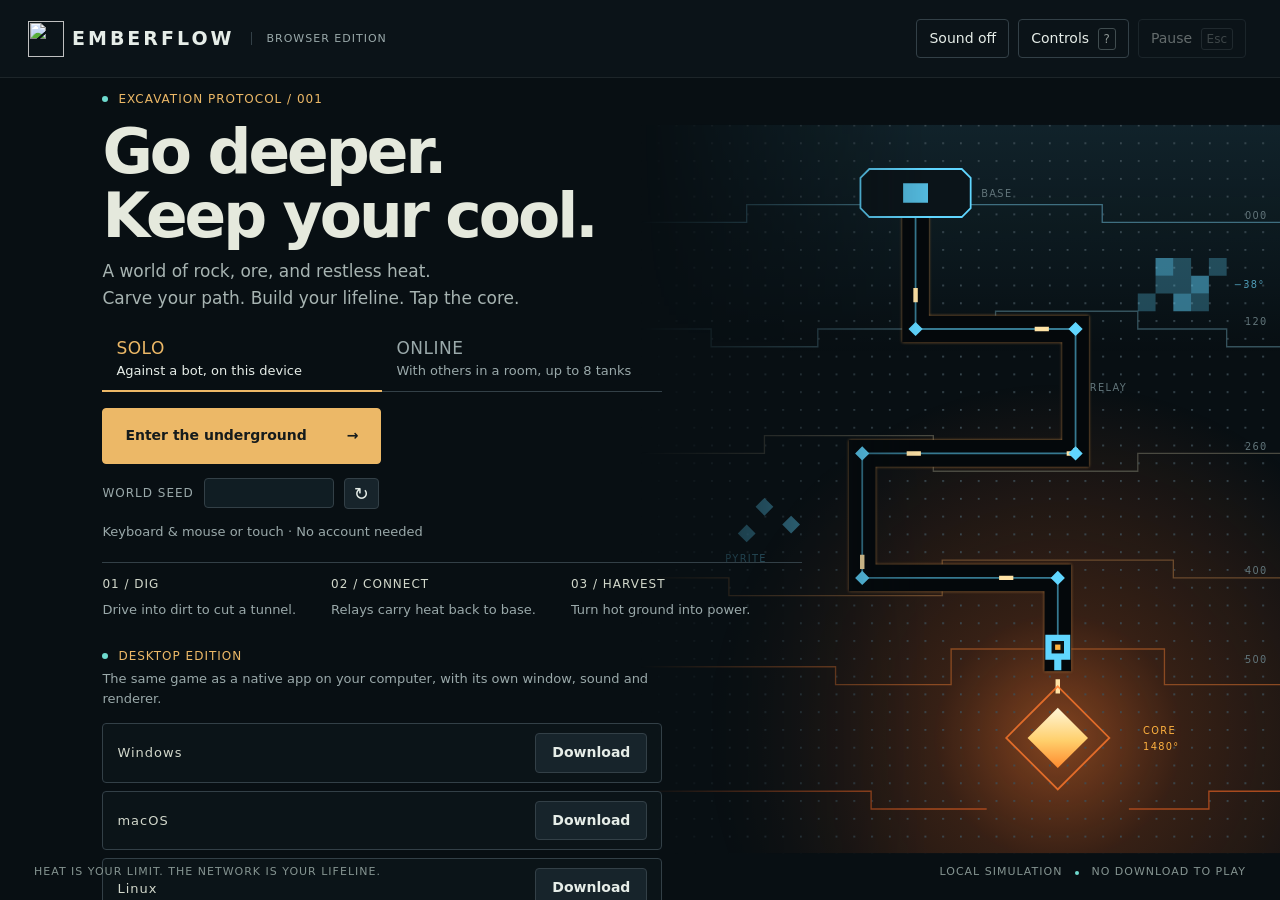
==== commit 839f5a15: "HUD: toast when an enemy tank dies, Tab scoreboard of death times When any other tank dies, wherever" ====
--- a/src/Emberward.Browser/wwwroot/index.html
+++ b/src/Emberward.Browser/wwwroot/index.html
@@ -310,6 +310,11 @@
                 </div>
             </section>
             <div id="net-status" class="plate" role="status" hidden></div>
+            <!-- Held Tab (scoreboard.js): when every tank died. -->
+            <section id="scoreboard" class="plate" hidden aria-label="Scoreboard">
+                <div class="eyebrow">DEATHS <span id="scoreboard-clock"></span></div>
+                <ol id="scoreboard-rows"></ol>
+            </section>
             <div id="net-latency" hidden></div>
             <div id="death" hidden></div>
             <button id="recall" class="plate" hidden><span id="recall-text">Drop cargo and respawn</span> <kbd>X</kbd></button>
@@ -329,8 +334,20 @@
                         value="0"
                         aria-label="Tank temperature, from deep frost to overheating"
                     ></meter>
+                    <div id="shield-row" hidden>
+                        <div class="meter-label">
+                            <span>SHIELD</span><span id="shield-text">100%</span>
+                        </div>
+                        <meter
+                            id="shield"
+                            min="0"
+                            max="1"
+                            value="1"
+                            aria-label="Shield"
+                        ></meter>
+                    </div>
                     <div class="meter-label">
-                        <span>HULL</span><span id="hull-text">100%</span>
+                        <span>HULL <span id="fire-text" class="fire" hidden>ON FIRE</span></span><span id="hull-text">100%</span>
                     </div>
                     <meter
                         id="hull"
@@ -449,6 +466,8 @@
                     Charge labels over machines: charge, capacity and flow a
                     second.
                 </dd>
+                <dt><kbd>Tab</kbd> (hold)</dt>
+                <dd>Scoreboard: when every tank died, and why.</dd>
                 <dt><kbd>F2</kbd></dt>
                 <dd>Show or hide the tutorial.</dd>
                 <dt><kbd>P</kbd></dt>
@@ -456,7 +475,7 @@
                 <dt>Menu</dt>
                 <dd>Online, host: close the match to new players, or open it again.</dd>
                 <dt><kbd>+</kbd> / <kbd>−</kbd> / wheel</dt>
-                <dd>Zoom. Return to base to cool, repair, and unload ore.</dd>
+                <dd>Zoom. Return to base to cool and repair; touch the core (or a relay) to unload ore.</dd>
             </dl>
             <p class="muted">
                 Mine gold pyrite for building materials. Relays cool the
--- a/src/Emberward.Browser/wwwroot/style.css
+++ b/src/Emberward.Browser/wwwroot/style.css
@@ -796,7 +796,8 @@
     letter-spacing: 0.04em;
 }
 #warning[data-kind="Overheating"] strong,
-#warning[data-kind="Frostbite"] strong {
+#warning[data-kind="Frostbite"] strong,
+#warning[data-kind="FireAboard"] strong {
     font-size: 20px;
 }
 #warning span {
@@ -893,6 +894,61 @@
 }
 #lobby .menu-actions {
     margin-top: 14px;
+}
+#scoreboard {
+    position: absolute;
+    left: 50%;
+    top: 14%;
+    transform: translateX(-50%);
+    width: min(620px, calc(100vw - 30px));
+    padding: 16px 24px 18px;
+    font-family: var(--hud-font);
+    pointer-events: none;
+    z-index: 2;
+}
+#scoreboard[hidden] {
+    display: none;
+}
+#scoreboard .eyebrow {
+    display: flex;
+    justify-content: space-between;
+}
+#scoreboard-clock {
+    color: var(--hud-dim);
+}
+#scoreboard ol {
+    list-style: none;
+    margin: 10px 0 0;
+    padding: 0;
+}
+#scoreboard li {
+    display: grid;
+    grid-template-columns: 16px max-content 2.5em 1fr;
+    align-items: baseline;
+    gap: 4px 10px;
+    padding: 4px 0;
+    font-size: 16px;
+    color: var(--hud-text);
+}
+#scoreboard li i {
+    width: 12px;
+    height: 12px;
+    align-self: center;
+}
+#scoreboard li.you .name {
+    color: var(--hud-amber);
+}
+#scoreboard li b {
+    text-align: right;
+    color: var(--hud-danger);
+}
+#scoreboard .times {
+    font-size: 14px;
+    white-space: pre-wrap;
+}
+#scoreboard li.none b,
+#scoreboard li.none .times {
+    color: var(--hud-dim);
 }
 #net-status {
     position: absolute;
@@ -1033,6 +1089,16 @@
 #hull::-moz-meter-bar {
     background: var(--hud-teal);
 }
+#shield::-webkit-meter-optimum-value {
+    background: #5fd0ff;
+}
+#shield::-moz-meter-bar {
+    background: #5fd0ff;
+}
+.fire {
+    color: #ff8a3c;
+    font-weight: 700;
+}
 meter::-moz-meter-bar {
     background: var(--amber);
 }
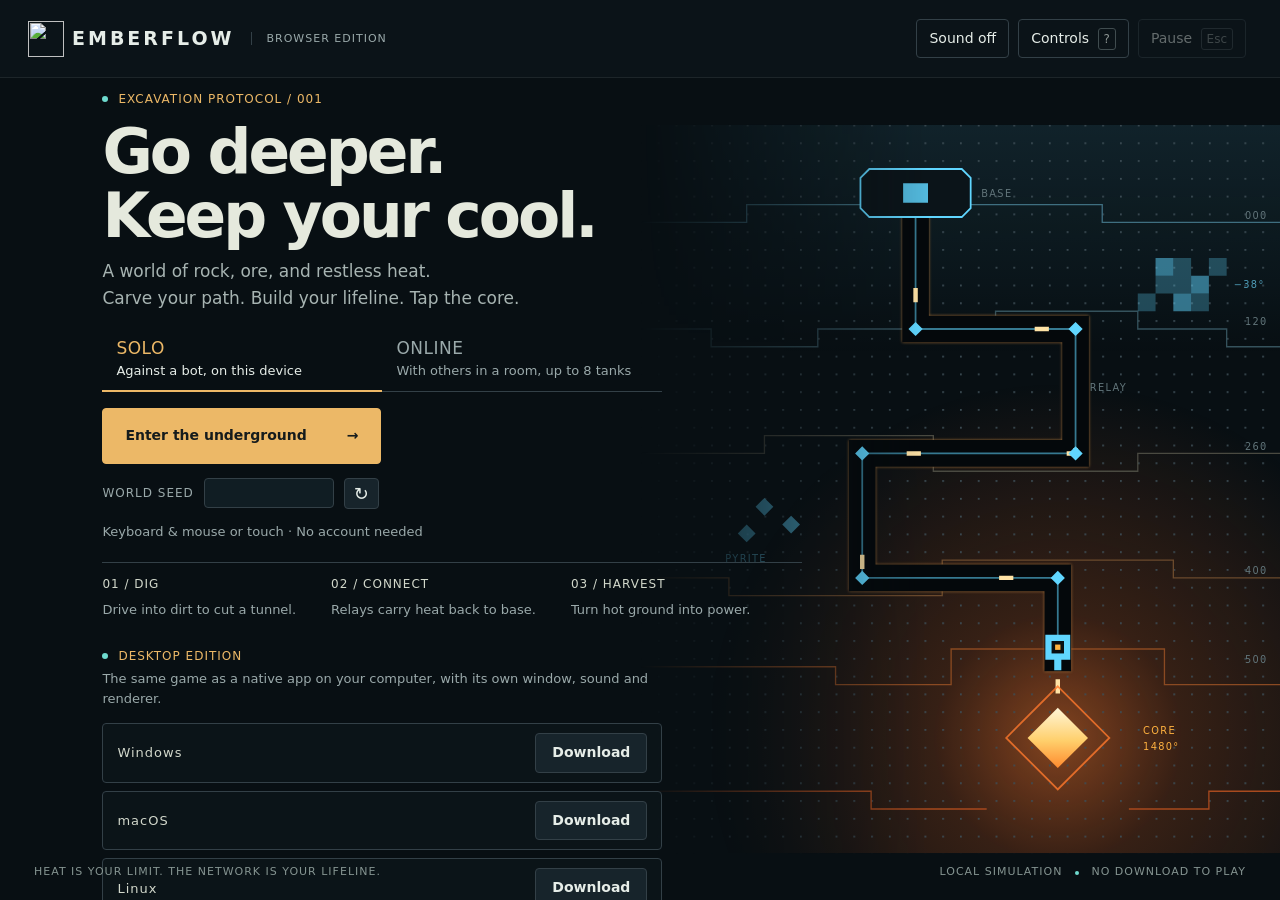
==== commit 8757d3f7: "Record who killed whom, and say it when it happens A tank's death now records who dealt the killing " ====
--- a/src/Emberward.Browser/wwwroot/index.html
+++ b/src/Emberward.Browser/wwwroot/index.html
@@ -312,7 +312,7 @@
             <div id="net-status" class="plate" role="status" hidden></div>
             <!-- Held Tab (scoreboard.js): when every tank died. -->
             <section id="scoreboard" class="plate" hidden aria-label="Scoreboard">
-                <div class="eyebrow">DEATHS <span id="scoreboard-clock"></span></div>
+                <div class="eyebrow">SCOREBOARD · KILLS / DEATHS <span id="scoreboard-clock"></span></div>
                 <ol id="scoreboard-rows"></ol>
             </section>
             <div id="net-latency" hidden></div>
@@ -467,7 +467,7 @@
                     second.
                 </dd>
                 <dt><kbd>Tab</kbd> (hold)</dt>
-                <dd>Scoreboard: when every tank died, and why.</dd>
+                <dd>Scoreboard: who killed whom, and when every tank died.</dd>
                 <dt><kbd>F2</kbd></dt>
                 <dd>Show or hide the tutorial.</dd>
                 <dt><kbd>P</kbd></dt>
--- a/src/Emberward.Browser/wwwroot/style.css
+++ b/src/Emberward.Browser/wwwroot/style.css
@@ -923,7 +923,7 @@
 }
 #scoreboard li {
     display: grid;
-    grid-template-columns: 16px max-content 2.5em 1fr;
+    grid-template-columns: 16px max-content 2.5em 2.5em 1fr;
     align-items: baseline;
     gap: 4px 10px;
     padding: 4px 0;
@@ -946,7 +946,11 @@
     font-size: 14px;
     white-space: pre-wrap;
 }
-#scoreboard li.none b,
+#scoreboard li b.kills {
+    color: var(--hud-good);
+}
+#scoreboard li.none b:not(.kills),
+#scoreboard li b.kills.none,
 #scoreboard li.none .times {
     color: var(--hud-dim);
 }
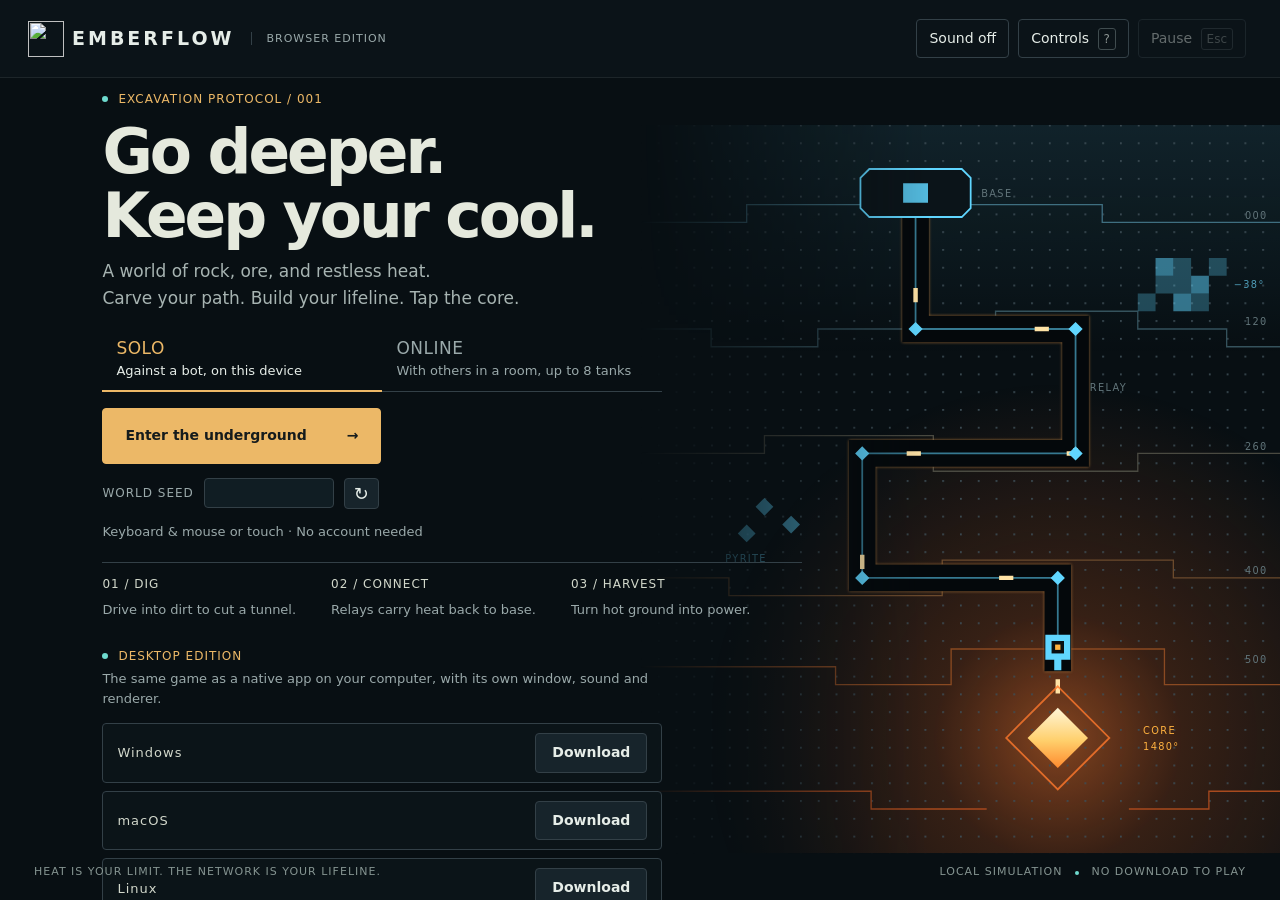
==== commit 05d5e0cd: "WIP: 4-player arcade mode (powerups, scoring, drop bots, browser arcade) Uncommitted work saved from" ====
--- a/src/Emberward.Browser/wwwroot/index.html
+++ b/src/Emberward.Browser/wwwroot/index.html
@@ -191,6 +191,15 @@
                             <input id="net-room" maxlength="64" required
                         /></label>
                         <label
+                            >MODE
+                            <select id="net-mode">
+                                <option value="standard" selected>
+                                    Standard
+                                </option>
+                                <option value="arcade">Arcade</option>
+                            </select></label
+                        >
+                        <label
                             >TANKS
                             <select id="net-players">
                                 <option>2</option>
@@ -207,9 +216,9 @@
                         </button>
                     </form>
                     <p class="muted">
-                        The first player into a room opens it with their seed
-                        and tank count; bots take the slots nobody joins. Come
-                        back under the same name to rejoin a match.
+                        The first player into a room opens it with their seed,
+                        mode and tank count; bots take the slots nobody joins.
+                        Come back under the same name to rejoin a match.
                     </p>
                 </div>
                 <div
@@ -300,6 +309,7 @@
                 <div class="eyebrow">
                     NETWORK MATCH · ROOM <span id="lobby-room"></span>
                 </div>
+                <p id="lobby-settings"></p>
                 <ol id="lobby-roster"></ol>
                 <p id="lobby-name" class="tone-Good"></p>
                 <p id="lobby-hint"></p>
@@ -310,12 +320,26 @@
                 </div>
             </section>
             <div id="net-status" class="plate" role="status" hidden></div>
-            <!-- Held Tab (scoreboard.js): when every tank died. -->
+            <div id="net-latency" hidden></div>
+            <!-- A timed match (arcade.js): the clock with the powerup drops under it, the board, the running powerups. -->
+            <section id="arcade-clock" class="plate" hidden aria-label="Match clock and powerup drops">
+                <div id="clock-caption"></div>
+                <div id="clock-time" role="timer"></div>
+                <ul id="drop-lines" aria-label="Powerup drops"></ul>
+            </section>
+            <div id="arcade-dim" hidden aria-hidden="true"></div>
             <section id="scoreboard" class="plate" hidden aria-label="Scoreboard">
-                <div class="eyebrow">SCOREBOARD · KILLS / DEATHS <span id="scoreboard-clock"></span></div>
-                <ol id="scoreboard-rows"></ol>
+                <div id="final" role="status" hidden>
+                    <strong id="final-title"></strong>
+                    <p id="final-reason"></p>
+                    <p id="final-own"></p>
+                    <div class="eyebrow">FINAL STANDINGS</div>
+                </div>
+                <div class="score-head" aria-hidden="true"><span>KILLS</span><span>DEATHS</span></div>
+                <ol id="score-rows"></ol>
+                <p id="final-foot" hidden></p>
             </section>
-            <div id="net-latency" hidden></div>
+            <div id="effects" hidden aria-label="Running powerups"></div>
             <div id="death" hidden></div>
             <button id="recall" class="plate" hidden><span id="recall-text">Drop cargo and respawn</span> <kbd>X</kbd></button>
             <section id="hud" hidden aria-label="Tank status">
@@ -466,8 +490,6 @@
                     Charge labels over machines: charge, capacity and flow a
                     second.
                 </dd>
-                <dt><kbd>Tab</kbd> (hold)</dt>
-                <dd>Scoreboard: who killed whom, and when every tank died.</dd>
                 <dt><kbd>F2</kbd></dt>
                 <dd>Show or hide the tutorial.</dd>
                 <dt><kbd>P</kbd></dt>
--- a/src/Emberward.Browser/wwwroot/style.css
+++ b/src/Emberward.Browser/wwwroot/style.css
@@ -889,70 +889,14 @@
 #lobby p {
     margin: 6px 0;
 }
+#lobby-settings {
+    color: var(--hud-dim);
+}
 #lobby-hint {
     color: var(--hud-amber);
 }
 #lobby .menu-actions {
     margin-top: 14px;
-}
-#scoreboard {
-    position: absolute;
-    left: 50%;
-    top: 14%;
-    transform: translateX(-50%);
-    width: min(620px, calc(100vw - 30px));
-    padding: 16px 24px 18px;
-    font-family: var(--hud-font);
-    pointer-events: none;
-    z-index: 2;
-}
-#scoreboard[hidden] {
-    display: none;
-}
-#scoreboard .eyebrow {
-    display: flex;
-    justify-content: space-between;
-}
-#scoreboard-clock {
-    color: var(--hud-dim);
-}
-#scoreboard ol {
-    list-style: none;
-    margin: 10px 0 0;
-    padding: 0;
-}
-#scoreboard li {
-    display: grid;
-    grid-template-columns: 16px max-content 2.5em 2.5em 1fr;
-    align-items: baseline;
-    gap: 4px 10px;
-    padding: 4px 0;
-    font-size: 16px;
-    color: var(--hud-text);
-}
-#scoreboard li i {
-    width: 12px;
-    height: 12px;
-    align-self: center;
-}
-#scoreboard li.you .name {
-    color: var(--hud-amber);
-}
-#scoreboard li b {
-    text-align: right;
-    color: var(--hud-danger);
-}
-#scoreboard .times {
-    font-size: 14px;
-    white-space: pre-wrap;
-}
-#scoreboard li b.kills {
-    color: var(--hud-good);
-}
-#scoreboard li.none b:not(.kills),
-#scoreboard li b.kills.none,
-#scoreboard li.none .times {
-    color: var(--hud-dim);
 }
 #net-status {
     position: absolute;
